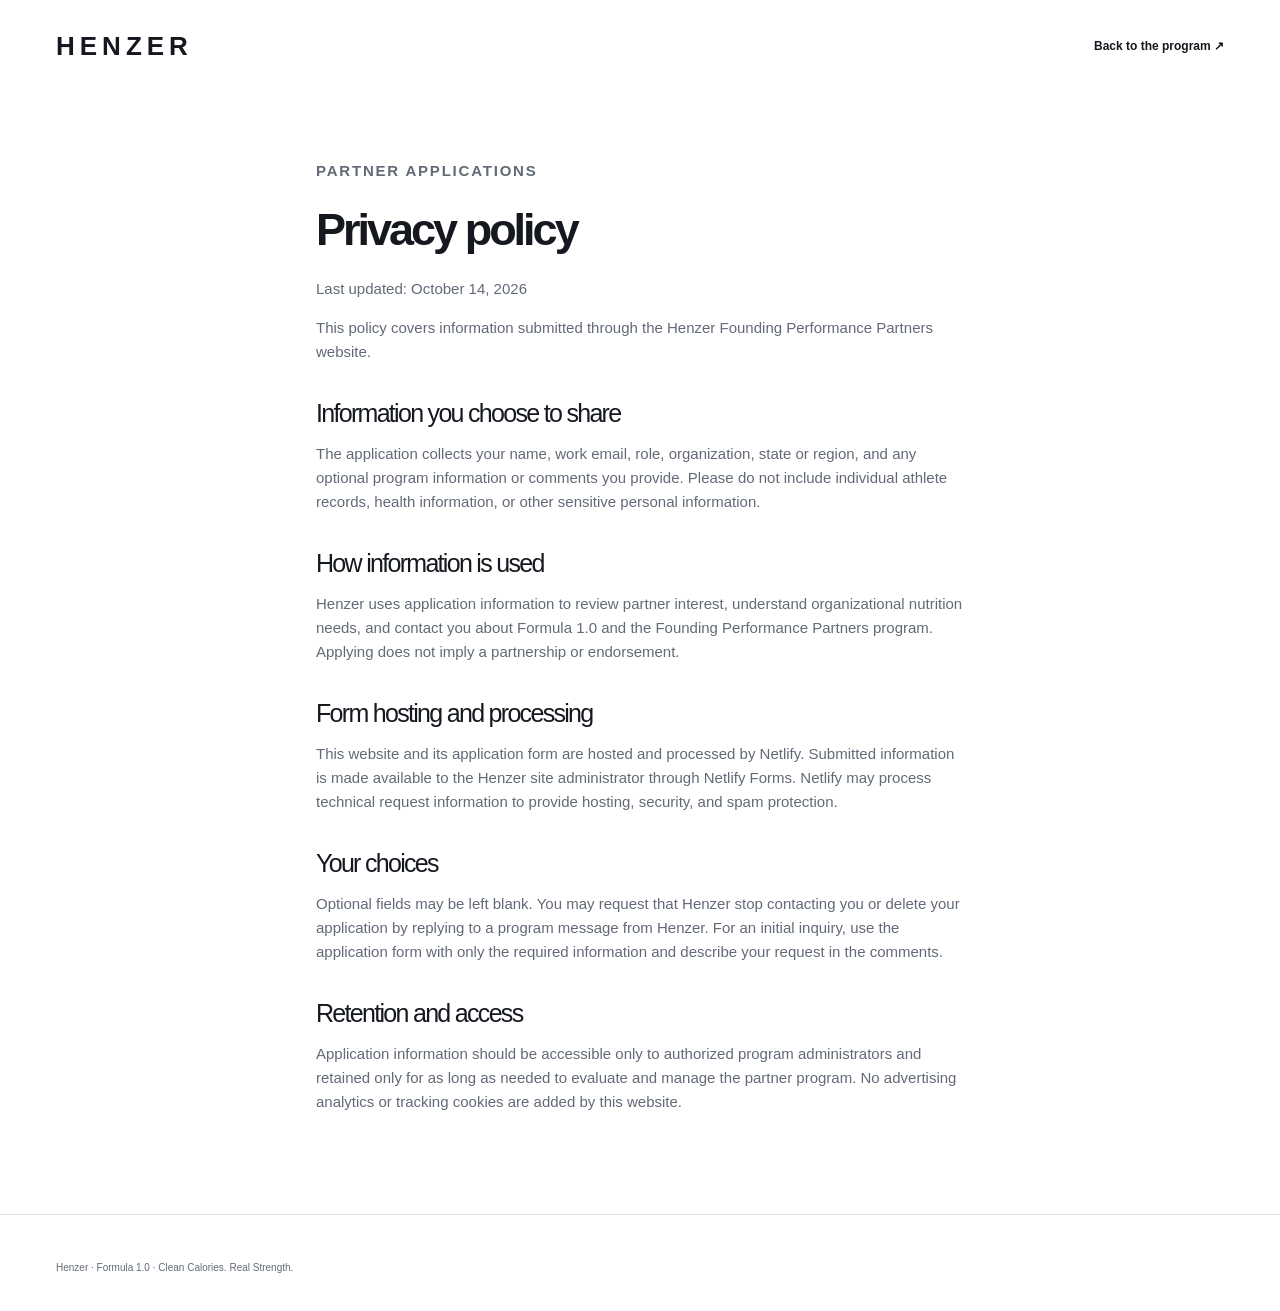
==== privacy.html @ 7009e38a "Build Henzer founding performance partners website" ====
<!doctype html><html lang="en"><head><meta charset="utf-8"><meta name="viewport" content="width=device-width,initial-scale=1"><meta name="robots" content="noindex"><title>Privacy policy — Henzer</title><link rel="icon" href="assets/mark.svg"><link rel="stylesheet" href="styles.css"></head><body><header><a class="wordmark" href="/">HENZER</a><a class="text-link" href="/">Back to the program ↗</a></header><main class="wrap document"><p class="eyebrow">PARTNER APPLICATIONS</p><h1>Privacy policy</h1><p>Last updated: October 14, 2026</p><p>This policy covers information submitted through the Henzer Founding Performance Partners website.</p><h2>Information you choose to share</h2><p>The application collects your name, work email, role, organization, state or region, and any optional program information or comments you provide. Please do not include individual athlete records, health information, or other sensitive personal information.</p><h2>How information is used</h2><p>Henzer uses application information to review partner interest, understand organizational nutrition needs, and contact you about Formula 1.0 and the Founding Performance Partners program. Applying does not imply a partnership or endorsement.</p><h2>Form hosting and processing</h2><p>This website and its application form are hosted and processed by Netlify. Submitted information is made available to the Henzer site administrator through Netlify Forms. Netlify may process technical request information to provide hosting, security, and spam protection.</p><h2>Your choices</h2><p>Optional fields may be left blank. You may request that Henzer stop contacting you or delete your application by replying to a program message from Henzer. For an initial inquiry, use the application form with only the required information and describe your request in the comments.</p><h2>Retention and access</h2><p>Application information should be accessible only to authorized program administrators and retained only for as long as needed to evaluate and manage the partner program. No advertising analytics or tracking cookies are added by this website.</p></main><footer class="wrap"><p>Henzer · Formula 1.0 · Clean Calories. Real Strength.</p></footer></body></html>
---- styles.css ----
:root{--blue:#175bff;--ink:#15191f;--muted:#626a77;--line:#dce0e7;--paper:#f4f6f9}*{box-sizing:border-box}html{scroll-behavior:smooth;scroll-padding-top:100px}body{margin:0;color:var(--ink);font-family:Arial,Helvetica,sans-serif;font-size:16px;line-height:1.6;background:#fff}a{color:inherit;text-decoration:none}button,input,select,textarea{font:inherit}a,button,input,select,textarea,summary{ -webkit-tap-highlight-color:transparent}a:focus-visible,button:focus-visible,input:focus-visible,select:focus-visible,textarea:focus-visible,summary:focus-visible{outline:3px solid var(--blue);outline-offset:4px}.wrap{max-width:1280px;margin:auto;padding-left:56px;padding-right:56px}header{height:94px;max-width:1280px;margin:auto;padding:0 56px;display:flex;align-items:center;justify-content:space-between;gap:24px}.wordmark{font-size:26px;letter-spacing:5px;font-weight:800}.brand-dot{font-size:11px;vertical-align:top;letter-spacing:0;margin-left:3px}nav{display:flex;gap:30px;font-size:13px;color:#626a77}nav a:hover,.text-link:hover,.footer-links a:hover{color:var(--blue)}.button{display:inline-flex;gap:28px;align-items:center;justify-content:space-between;padding:17px 23px;background:var(--blue);color:white;font-size:13px;font-weight:600;border:1px solid var(--blue);border-radius:3px;cursor:pointer;transition:background .2s,transform .2s}.button:hover{background:#1049d7;transform:translateY(-2px)}.button.small{padding:11px 17px;font-size:12px}.button span{font-size:20px;font-weight:400}.hero{display:grid;grid-template-columns:1.1fr 1fr;gap:55px;padding-top:40px;padding-bottom:65px;align-items:center}.eyebrow{font-size:10px;letter-spacing:1.8px;font-weight:700;color:var(--blue);margin:0 0 23px}.status-dot{width:6px;height:6px;display:inline-block;background:var(--blue);border-radius:50%;margin-right:7px}.kicker{font-size:10px;letter-spacing:1.8px;margin:35px 0 16px;color:#626a77;font-weight:600}h1{font-size:clamp(44px,4.7vw,66px);letter-spacing:-3px;line-height:1.05;font-weight:600;margin:0 0 24px}h1 span{color:var(--blue)}.hero-sub{font-size:20px;line-height:1.4;margin-bottom:16px}.muted{color:var(--muted)}.intro{max-width:450px;font-size:14px;line-height:1.8}.actions{display:flex;flex-direction:column;align-items:flex-start;gap:18px;margin-top:30px}.text-link{font-size:12px;font-weight:600;display:flex;gap:20px}.micro{font-size:11px;color:var(--muted);line-height:1.7}.hero-copy>.micro{margin-top:24px}.product-stage{height:570px;background:#eef1f5;position:relative;overflow:hidden;border-radius:4px;display:flex;align-items:center;justify-content:center;background-image:radial-gradient(ellipse at 45% 40%,#fff 0%,#f2f4f7 45%,#e3e8ef 100%)}.stage-label{position:absolute;top:25px;left:26px;right:26px;display:flex;justify-content:space-between;font-size:9px;letter-spacing:1.5px;font-weight:700}.stage-label span{font-size:8px;color:#747b84}.bottle{width:270px;height:480px;position:relative;z-index:1;transform:rotate(7deg);filter:drop-shadow(14px 16px 12px #111a2520)}.orbit{position:absolute;border:1px solid #b9c6d8;border-radius:50%;width:370px;height:370px}.orbit:after{content:'';position:absolute;width:10px;height:10px;background:var(--blue);border-radius:50%;left:46px;top:49px}.stage-bottom{position:absolute;bottom:25px;left:26px;right:26px;display:flex;justify-content:space-between;align-items:end;font-size:11px;line-height:1.5;font-weight:600}.stage-cross{color:var(--blue);font-size:35px;font-weight:400}.audience-bar{background:var(--paper);border-top:1px solid var(--line);border-bottom:1px solid var(--line)}.audience-bar>.wrap{display:flex;justify-content:space-between;gap:24px;padding-top:20px;padding-bottom:20px;font-size:12px;color:#5d6571}.audience-bar span:first-child{font-size:9px;letter-spacing:1.3px;font-weight:bold}.section{padding-top:90px;padding-bottom:90px}.section-heading{display:grid;grid-template-columns:1fr 1fr;column-gap:70px;margin-bottom:42px;align-items:end}.section-heading .eyebrow{grid-column:1/-1}h2{font-size:clamp(32px,3.5vw,46px);font-weight:500;line-height:1.12;letter-spacing:-1.7px;margin:0}h3{font-size:18px;line-height:1.3;font-weight:600;margin:19px 0 10px}.section-heading>.muted{font-size:14px;line-height:1.85;margin:0;max-width:490px}.grid{display:grid;gap:22px}.three{grid-template-columns:repeat(3,1fr)}.feature{padding:27px;background:var(--paper);border:1px solid #e8ebef;border-radius:3px}.feature-icon{font-size:25px;display:block;color:var(--blue)}.feature p,.benefits p{font-size:13px;color:var(--muted);line-height:1.8;margin:0}.formula-section{background:#101923;color:#fff}.formula-section .eyebrow{color:#8fafff}.formula-section .muted,.formula-section .micro{color:#a9b3c0}.stats{display:grid;grid-template-columns:repeat(4,1fr);margin:55px 0 20px}.stats>div{border-left:1px solid #34404d;padding-left:24px}.stats>div:first-child{border:0;padding:0}.stats strong{font-size:clamp(25px,3.5vw,45px);letter-spacing:-1.5px;line-height:1.1;font-weight:500}.stats strong span{font-size:20px;color:#89aaff;margin-left:6px}.stats p{font-size:9px;letter-spacing:1.8px;color:#a9b3c0;margin-top:14px}.formula-foot{display:flex;justify-content:space-between;margin-top:50px;border-top:1px solid #34404d;padding-top:25px;font-size:12px}.formula-foot span:last-child{font-size:9px;letter-spacing:1.2px;color:#a9b3c0}.benefits{gap:0}.benefits article{padding:28px 30px 32px 0;border-top:1px solid var(--line);margin-right:27px}.card-number{font-size:11px;color:var(--blue)}.benefits h3{margin-top:24px}.who-section{background:var(--paper)}.who{display:grid;grid-template-columns:1fr 1fr;gap:70px}.who .muted{font-size:14px;max-width:410px;margin-top:25px}.who-list{list-style:none;margin:0;padding:0}.who-list li{border-bottom:1px solid var(--line);padding:14px 0;font-size:14px}.who-list span{color:var(--blue);margin-right:16px}.roadmap-heading{display:flex;justify-content:space-between;gap:60px;align-items:end}.roadmap-heading p{max-width:380px;font-size:14px}.roadmap{display:grid;grid-template-columns:repeat(6,1fr);list-style:none;padding:0;margin:55px 0 65px;gap:16px}.roadmap li{position:relative;border-top:2px solid var(--line);padding-top:22px}.roadmap li.current{border-color:var(--blue)}.step{font-size:11px;color:var(--muted)}.current .step,.current p{color:var(--blue)}.roadmap h3{font-size:13px;line-height:1.5;margin:10px 0}.roadmap p{font-size:11px;color:var(--muted);line-height:1.6}.roadmap .current p{color:var(--blue)}.why{border-top:1px solid var(--line);padding-top:35px;display:grid;grid-template-columns:1fr 1.5fr 2fr;gap:35px;align-items:start}.why>p:nth-child(2){font-size:22px;line-height:1.35;margin:0;letter-spacing:-.6px}.why>.muted{font-size:13px;line-height:1.8}.apply-section{background:#eef2f8}.application{display:grid;grid-template-columns:.85fr 1.15fr;gap:75px;align-items:start}.application-intro{position:sticky;top:30px}.application-intro>p:not(.eyebrow){font-size:14px;line-height:1.8;max-width:350px}.application-intro>p:not(.eyebrow):first-of-type{font-size:18px}.application-note{display:flex;gap:15px;align-items:start;margin-top:40px;border-top:1px solid #cdd5e0;padding-top:25px}.application-note>span{font-size:25px;color:var(--blue)}.application-note p{font-size:12px;margin:0}.application-note small{color:var(--muted);font-size:11px}form{background:white;border:1px solid #dde3ec;padding:32px;border-radius:4px}.form-caption{display:flex;justify-content:space-between;gap:10px;font-size:9px;letter-spacing:1px;border-bottom:1px solid var(--line);padding-bottom:20px;margin:0 0 25px;font-weight:bold}.form-caption span{font-weight:normal;color:var(--muted);letter-spacing:0}.form-grid{display:grid;grid-template-columns:1fr 1fr;gap:20px 16px}label,legend{font-size:11px;font-weight:600;line-height:1.7}input:not([type=checkbox]):not([type=radio]),select,textarea{display:block;width:100%;border:1px solid #d4dae3;border-radius:3px;background:#fcfdfe;padding:11px 12px;color:var(--ink);margin-top:7px;font-size:14px;min-width:0}textarea{resize:vertical}.full{grid-column:1/-1}fieldset{border:0;margin:0;padding:0}legend{padding:0}.radio-row{display:flex;gap:24px;margin-top:12px}.radio-row label{display:flex;align-items:center;gap:7px;font-weight:normal}.radio-row input,.consent input{accent-color:var(--blue);width:16px;height:16px;margin:0;flex-shrink:0}.consent{display:flex;gap:12px;align-items:start;font-weight:normal;margin-top:24px}.consent input{margin-top:2px}form .micro a{text-decoration:underline}.submit{width:100%;margin-top:12px}.form-error{color:#ae2424;font-size:13px}.faq-section{display:grid;grid-template-columns:.85fr 1.15fr;gap:75px}details{border-bottom:1px solid var(--line)}details:first-child{border-top:1px solid var(--line)}summary{list-style:none;cursor:pointer;display:flex;justify-content:space-between;gap:20px;padding:20px 0;font-size:14px;font-weight:500}summary::-webkit-details-marker{display:none}summary span{color:var(--blue);font-size:22px;line-height:1}details[open] summary span{transform:rotate(45deg)}details>p{color:var(--muted);font-size:13px;margin:0 25px 22px 0;line-height:1.8}.closing{text-align:center;padding-top:60px;padding-bottom:90px;border-top:1px solid var(--line)}.closing h2{font-size:clamp(34px,4.4vw,58px)}.closing>p:not(.eyebrow){font-size:14px;color:var(--muted);margin:25px 0 30px}footer{border-top:1px solid var(--line);padding-top:35px;padding-bottom:25px;display:flex;flex-wrap:wrap;justify-content:space-between;gap:25px}footer .wordmark{font-size:20px}footer p{font-size:10px;color:var(--muted)}.footer-links{display:flex;flex-wrap:wrap;gap:20px;font-size:10px;align-items:start;padding-top:10px}.footer-links span{color:var(--muted)}.copyright{width:100%;margin:0;border-top:1px solid #eee;padding-top:20px}.skip{position:absolute;top:-100px;background:white;padding:12px;z-index:9}.skip:focus{top:10px}.document{max-width:760px;min-height:70vh;padding-top:65px;padding-bottom:85px}.document h1{font-size:45px}.document h2{font-size:25px;margin-top:35px}.document p{color:var(--muted);font-size:15px}.document .button{margin-top:25px}
@media(min-width:1450px){.hero{padding-top:60px;padding-bottom:80px}}@media(max-width:1000px){.wrap,header{padding-left:30px;padding-right:30px}.hero{gap:28px}h1{letter-spacing:-2px}.product-stage{height:510px}.bottle{width:240px;height:425px}.orbit{width:290px;height:290px}.stage-label{font-size:8px;left:18px;right:18px}.stage-label span{letter-spacing:.5px}.application,.faq-section{gap:35px}.section-heading,.who{column-gap:35px}.stats strong{font-size:31px}.stats>div{padding-left:15px}.why{grid-template-columns:1fr 2fr}.why .eyebrow{grid-column:1/-1;margin:0}.roadmap{grid-template-columns:repeat(3,1fr);row-gap:25px}.audience-bar>.wrap{font-size:10px}.audience-bar span:first-child{font-size:8px}}
@media(max-width:700px){.wrap,header{padding-left:22px;padding-right:22px}header{height:78px;gap:10px}.wordmark{font-size:22px;letter-spacing:4px}nav{display:none}.button.small{font-size:10px;padding:9px 12px;gap:13px}.hero{grid-template-columns:1fr;padding-top:28px;padding-bottom:35px;gap:35px}.hero .eyebrow{margin-bottom:22px}.kicker{margin-top:22px;font-size:9px}h1{font-size:49px;letter-spacing:-2.5px}.hero-sub{font-size:18px}.intro{font-size:14px}.actions{margin-top:25px}.product-stage{height:430px}.bottle{height:390px;width:220px}.orbit{width:290px;height:290px}.stage-label{top:20px}.stage-bottom{bottom:20px}.audience-bar>.wrap{display:grid;grid-template-columns:repeat(3,1fr);gap:10px;padding-top:18px;padding-bottom:18px;font-size:9px}.audience-bar span:first-child{grid-column:1/-1;margin-bottom:5px}.section{padding-top:60px;padding-bottom:60px}.section-heading{grid-template-columns:1fr;gap:22px;margin-bottom:30px}.section-heading .eyebrow{margin:0}h2{font-size:36px}.three{grid-template-columns:1fr}.feature{padding:23px;display:grid;grid-template-columns:35px 1fr;column-gap:15px}.feature-icon{grid-row:1/3}.feature h3{margin:0 0 9px}.feature p{grid-column:2}.stats{grid-template-columns:1fr 1fr;row-gap:35px;margin-top:35px}.stats>div:nth-child(3){border:0;padding:0}.stats strong{font-size:35px}.stats p{font-size:8px}.formula-foot{flex-direction:column;gap:13px;margin-top:30px}.benefits{grid-template-columns:1fr 1fr;gap:0 18px}.benefits article{padding:23px 0;margin:0}.benefits h3{font-size:16px}.benefits p{font-size:12px}.who{grid-template-columns:1fr;gap:20px}.who-list li{font-size:13px}.roadmap-heading{display:block}.roadmap-heading p{margin-top:25px}.roadmap{grid-template-columns:1fr 1fr;margin:35px 0 40px;gap:20px}.why{grid-template-columns:1fr;gap:18px}.why>p:nth-child(2){font-size:26px}.application,.faq-section{grid-template-columns:1fr;gap:30px}.application-intro{position:static}.application-intro>p:not(.eyebrow){max-width:none}.application-note{margin-top:25px}form{padding:22px}.form-grid{gap:18px 12px}.form-caption{font-size:8px}label,legend{font-size:11px}.faq-section h2 br{display:none}.closing{padding-top:50px;padding-bottom:60px}.closing h2{font-size:37px}.button{font-size:12px;gap:20px}.footer-links{gap:15px}footer{padding-top:28px}.document h1{font-size:38px}}
@media(max-width:380px){h1{font-size:43px}.form-grid{grid-template-columns:1fr}.full{grid-column:auto}.benefits{grid-template-columns:1fr}.button{font-size:11px;padding:15px}.stage-label span{font-size:7px}}
@media(prefers-reduced-motion:reduce){html{scroll-behavior:auto}*,*:before,*:after{transition:none!important;animation:none!important}}
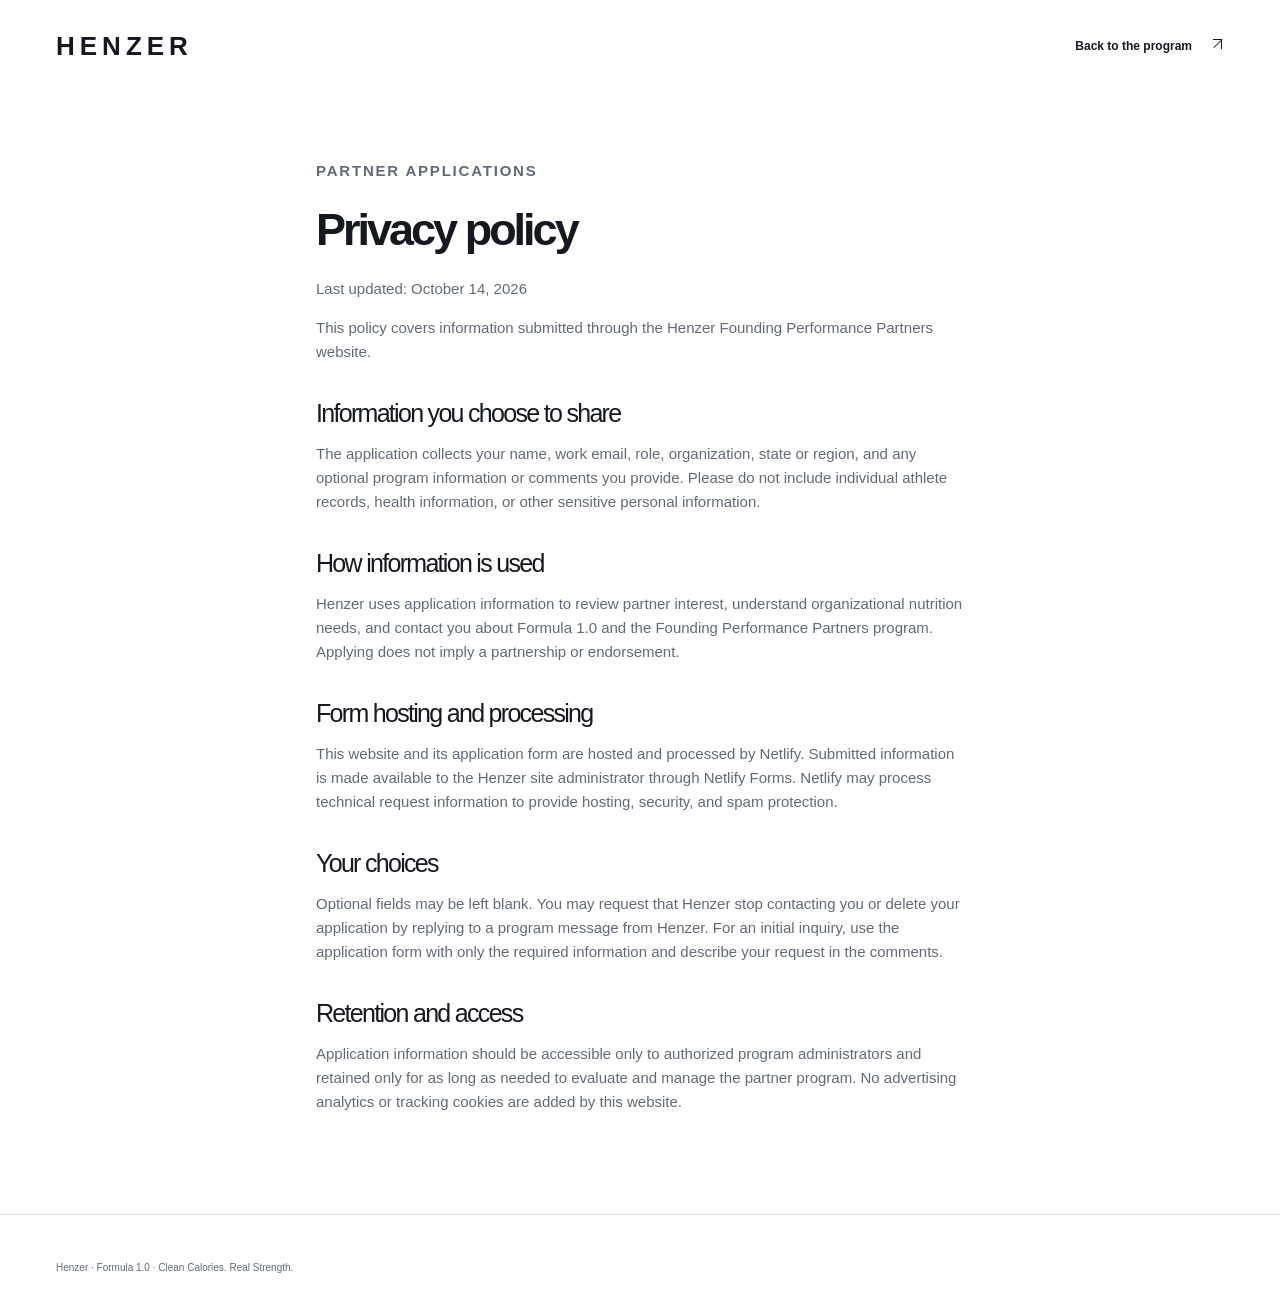
==== commit eb0961c0: "Add founding partner benefits and application steps" ====
--- a/privacy.html
+++ b/privacy.html
@@ -1 +1 @@
-<!doctype html><html lang="en"><head><meta charset="utf-8"><meta name="viewport" content="width=device-width,initial-scale=1"><meta name="robots" content="noindex"><title>Privacy policy — Henzer</title><link rel="icon" href="assets/mark.svg"><link rel="stylesheet" href="styles.css"></head><body><header><a class="wordmark" href="/">HENZER</a><a class="text-link" href="/">Back to the program ↗</a></header><main class="wrap document"><p class="eyebrow">PARTNER APPLICATIONS</p><h1>Privacy policy</h1><p>Last updated: October 14, 2026</p><p>This policy covers information submitted through the Henzer Founding Performance Partners website.</p><h2>Information you choose to share</h2><p>The application collects your name, work email, role, organization, state or region, and any optional program information or comments you provide. Please do not include individual athlete records, health information, or other sensitive personal information.</p><h2>How information is used</h2><p>Henzer uses application information to review partner interest, understand organizational nutrition needs, and contact you about Formula 1.0 and the Founding Performance Partners program. Applying does not imply a partnership or endorsement.</p><h2>Form hosting and processing</h2><p>This website and its application form are hosted and processed by Netlify. Submitted information is made available to the Henzer site administrator through Netlify Forms. Netlify may process technical request information to provide hosting, security, and spam protection.</p><h2>Your choices</h2><p>Optional fields may be left blank. You may request that Henzer stop contacting you or delete your application by replying to a program message from Henzer. For an initial inquiry, use the application form with only the required information and describe your request in the comments.</p><h2>Retention and access</h2><p>Application information should be accessible only to authorized program administrators and retained only for as long as needed to evaluate and manage the partner program. No advertising analytics or tracking cookies are added by this website.</p></main><footer class="wrap"><p>Henzer · Formula 1.0 · Clean Calories. Real Strength.</p></footer></body></html>+<!doctype html><html lang="en"><head><meta charset="utf-8"><meta name="viewport" content="width=device-width,initial-scale=1"><meta name="robots" content="noindex"><title>Privacy policy — Henzer</title><link rel="icon" href="assets/mark.svg"><link rel="stylesheet" href="styles.css"></head><body><header><a class="wordmark" href="/">HENZER</a><a class="text-link" href="/">Back to the program <span class="arrow-icon" aria-hidden="true"></span></a></header><main class="wrap document"><p class="eyebrow">PARTNER APPLICATIONS</p><h1>Privacy policy</h1><p>Last updated: October 14, 2026</p><p>This policy covers information submitted through the Henzer Founding Performance Partners website.</p><h2>Information you choose to share</h2><p>The application collects your name, work email, role, organization, state or region, and any optional program information or comments you provide. Please do not include individual athlete records, health information, or other sensitive personal information.</p><h2>How information is used</h2><p>Henzer uses application information to review partner interest, understand organizational nutrition needs, and contact you about Formula 1.0 and the Founding Performance Partners program. Applying does not imply a partnership or endorsement.</p><h2>Form hosting and processing</h2><p>This website and its application form are hosted and processed by Netlify. Submitted information is made available to the Henzer site administrator through Netlify Forms. Netlify may process technical request information to provide hosting, security, and spam protection.</p><h2>Your choices</h2><p>Optional fields may be left blank. You may request that Henzer stop contacting you or delete your application by replying to a program message from Henzer. For an initial inquiry, use the application form with only the required information and describe your request in the comments.</p><h2>Retention and access</h2><p>Application information should be accessible only to authorized program administrators and retained only for as long as needed to evaluate and manage the partner program. No advertising analytics or tracking cookies are added by this website.</p></main><footer class="wrap"><p>Henzer · Formula 1.0 · Clean Calories. Real Strength.</p></footer></body></html>
--- a/styles.css
+++ b/styles.css
@@ -1,4 +1,25 @@
 :root{--blue:#175bff;--ink:#15191f;--muted:#626a77;--line:#dce0e7;--paper:#f4f6f9}*{box-sizing:border-box}html{scroll-behavior:smooth;scroll-padding-top:100px}body{margin:0;color:var(--ink);font-family:Arial,Helvetica,sans-serif;font-size:16px;line-height:1.6;background:#fff}a{color:inherit;text-decoration:none}button,input,select,textarea{font:inherit}a,button,input,select,textarea,summary{ -webkit-tap-highlight-color:transparent}a:focus-visible,button:focus-visible,input:focus-visible,select:focus-visible,textarea:focus-visible,summary:focus-visible{outline:3px solid var(--blue);outline-offset:4px}.wrap{max-width:1280px;margin:auto;padding-left:56px;padding-right:56px}header{height:94px;max-width:1280px;margin:auto;padding:0 56px;display:flex;align-items:center;justify-content:space-between;gap:24px}.wordmark{font-size:26px;letter-spacing:5px;font-weight:800}.brand-dot{font-size:11px;vertical-align:top;letter-spacing:0;margin-left:3px}nav{display:flex;gap:30px;font-size:13px;color:#626a77}nav a:hover,.text-link:hover,.footer-links a:hover{color:var(--blue)}.button{display:inline-flex;gap:28px;align-items:center;justify-content:space-between;padding:17px 23px;background:var(--blue);color:white;font-size:13px;font-weight:600;border:1px solid var(--blue);border-radius:3px;cursor:pointer;transition:background .2s,transform .2s}.button:hover{background:#1049d7;transform:translateY(-2px)}.button.small{padding:11px 17px;font-size:12px}.button span{font-size:20px;font-weight:400}.hero{display:grid;grid-template-columns:1.1fr 1fr;gap:55px;padding-top:40px;padding-bottom:65px;align-items:center}.eyebrow{font-size:10px;letter-spacing:1.8px;font-weight:700;color:var(--blue);margin:0 0 23px}.status-dot{width:6px;height:6px;display:inline-block;background:var(--blue);border-radius:50%;margin-right:7px}.kicker{font-size:10px;letter-spacing:1.8px;margin:35px 0 16px;color:#626a77;font-weight:600}h1{font-size:clamp(44px,4.7vw,66px);letter-spacing:-3px;line-height:1.05;font-weight:600;margin:0 0 24px}h1 span{color:var(--blue)}.hero-sub{font-size:20px;line-height:1.4;margin-bottom:16px}.muted{color:var(--muted)}.intro{max-width:450px;font-size:14px;line-height:1.8}.actions{display:flex;flex-direction:column;align-items:flex-start;gap:18px;margin-top:30px}.text-link{font-size:12px;font-weight:600;display:flex;gap:20px}.micro{font-size:11px;color:var(--muted);line-height:1.7}.hero-copy>.micro{margin-top:24px}.product-stage{height:570px;background:#eef1f5;position:relative;overflow:hidden;border-radius:4px;display:flex;align-items:center;justify-content:center;background-image:radial-gradient(ellipse at 45% 40%,#fff 0%,#f2f4f7 45%,#e3e8ef 100%)}.stage-label{position:absolute;top:25px;left:26px;right:26px;display:flex;justify-content:space-between;font-size:9px;letter-spacing:1.5px;font-weight:700}.stage-label span{font-size:8px;color:#747b84}.bottle{width:270px;height:480px;position:relative;z-index:1;transform:rotate(7deg);filter:drop-shadow(14px 16px 12px #111a2520)}.orbit{position:absolute;border:1px solid #b9c6d8;border-radius:50%;width:370px;height:370px}.orbit:after{content:'';position:absolute;width:10px;height:10px;background:var(--blue);border-radius:50%;left:46px;top:49px}.stage-bottom{position:absolute;bottom:25px;left:26px;right:26px;display:flex;justify-content:space-between;align-items:end;font-size:11px;line-height:1.5;font-weight:600}.stage-cross{color:var(--blue);font-size:35px;font-weight:400}.audience-bar{background:var(--paper);border-top:1px solid var(--line);border-bottom:1px solid var(--line)}.audience-bar>.wrap{display:flex;justify-content:space-between;gap:24px;padding-top:20px;padding-bottom:20px;font-size:12px;color:#5d6571}.audience-bar span:first-child{font-size:9px;letter-spacing:1.3px;font-weight:bold}.section{padding-top:90px;padding-bottom:90px}.section-heading{display:grid;grid-template-columns:1fr 1fr;column-gap:70px;margin-bottom:42px;align-items:end}.section-heading .eyebrow{grid-column:1/-1}h2{font-size:clamp(32px,3.5vw,46px);font-weight:500;line-height:1.12;letter-spacing:-1.7px;margin:0}h3{font-size:18px;line-height:1.3;font-weight:600;margin:19px 0 10px}.section-heading>.muted{font-size:14px;line-height:1.85;margin:0;max-width:490px}.grid{display:grid;gap:22px}.three{grid-template-columns:repeat(3,1fr)}.feature{padding:27px;background:var(--paper);border:1px solid #e8ebef;border-radius:3px}.feature-icon{font-size:25px;display:block;color:var(--blue)}.feature p,.benefits p{font-size:13px;color:var(--muted);line-height:1.8;margin:0}.formula-section{background:#101923;color:#fff}.formula-section .eyebrow{color:#8fafff}.formula-section .muted,.formula-section .micro{color:#a9b3c0}.stats{display:grid;grid-template-columns:repeat(4,1fr);margin:55px 0 20px}.stats>div{border-left:1px solid #34404d;padding-left:24px}.stats>div:first-child{border:0;padding:0}.stats strong{font-size:clamp(25px,3.5vw,45px);letter-spacing:-1.5px;line-height:1.1;font-weight:500}.stats strong span{font-size:20px;color:#89aaff;margin-left:6px}.stats p{font-size:9px;letter-spacing:1.8px;color:#a9b3c0;margin-top:14px}.formula-foot{display:flex;justify-content:space-between;margin-top:50px;border-top:1px solid #34404d;padding-top:25px;font-size:12px}.formula-foot span:last-child{font-size:9px;letter-spacing:1.2px;color:#a9b3c0}.benefits{gap:0}.benefits article{padding:28px 30px 32px 0;border-top:1px solid var(--line);margin-right:27px}.card-number{font-size:11px;color:var(--blue)}.benefits h3{margin-top:24px}.who-section{background:var(--paper)}.who{display:grid;grid-template-columns:1fr 1fr;gap:70px}.who .muted{font-size:14px;max-width:410px;margin-top:25px}.who-list{list-style:none;margin:0;padding:0}.who-list li{border-bottom:1px solid var(--line);padding:14px 0;font-size:14px}.who-list span{color:var(--blue);margin-right:16px}.roadmap-heading{display:flex;justify-content:space-between;gap:60px;align-items:end}.roadmap-heading p{max-width:380px;font-size:14px}.roadmap{display:grid;grid-template-columns:repeat(6,1fr);list-style:none;padding:0;margin:55px 0 65px;gap:16px}.roadmap li{position:relative;border-top:2px solid var(--line);padding-top:22px}.roadmap li.current{border-color:var(--blue)}.step{font-size:11px;color:var(--muted)}.current .step,.current p{color:var(--blue)}.roadmap h3{font-size:13px;line-height:1.5;margin:10px 0}.roadmap p{font-size:11px;color:var(--muted);line-height:1.6}.roadmap .current p{color:var(--blue)}.why{border-top:1px solid var(--line);padding-top:35px;display:grid;grid-template-columns:1fr 1.5fr 2fr;gap:35px;align-items:start}.why>p:nth-child(2){font-size:22px;line-height:1.35;margin:0;letter-spacing:-.6px}.why>.muted{font-size:13px;line-height:1.8}.apply-section{background:#eef2f8}.application{display:grid;grid-template-columns:.85fr 1.15fr;gap:75px;align-items:start}.application-intro{position:sticky;top:30px}.application-intro>p:not(.eyebrow){font-size:14px;line-height:1.8;max-width:350px}.application-intro>p:not(.eyebrow):first-of-type{font-size:18px}.application-note{display:flex;gap:15px;align-items:start;margin-top:40px;border-top:1px solid #cdd5e0;padding-top:25px}.application-note>span{font-size:25px;color:var(--blue)}.application-note p{font-size:12px;margin:0}.application-note small{color:var(--muted);font-size:11px}form{background:white;border:1px solid #dde3ec;padding:32px;border-radius:4px}.form-caption{display:flex;justify-content:space-between;gap:10px;font-size:9px;letter-spacing:1px;border-bottom:1px solid var(--line);padding-bottom:20px;margin:0 0 25px;font-weight:bold}.form-caption span{font-weight:normal;color:var(--muted);letter-spacing:0}.form-grid{display:grid;grid-template-columns:1fr 1fr;gap:20px 16px}label,legend{font-size:11px;font-weight:600;line-height:1.7}input:not([type=checkbox]):not([type=radio]),select,textarea{display:block;width:100%;border:1px solid #d4dae3;border-radius:3px;background:#fcfdfe;padding:11px 12px;color:var(--ink);margin-top:7px;font-size:14px;min-width:0}textarea{resize:vertical}.full{grid-column:1/-1}fieldset{border:0;margin:0;padding:0}legend{padding:0}.radio-row{display:flex;gap:24px;margin-top:12px}.radio-row label{display:flex;align-items:center;gap:7px;font-weight:normal}.radio-row input,.consent input{accent-color:var(--blue);width:16px;height:16px;margin:0;flex-shrink:0}.consent{display:flex;gap:12px;align-items:start;font-weight:normal;margin-top:24px}.consent input{margin-top:2px}form .micro a{text-decoration:underline}.submit{width:100%;margin-top:12px}.form-error{color:#ae2424;font-size:13px}.faq-section{display:grid;grid-template-columns:.85fr 1.15fr;gap:75px}details{border-bottom:1px solid var(--line)}details:first-child{border-top:1px solid var(--line)}summary{list-style:none;cursor:pointer;display:flex;justify-content:space-between;gap:20px;padding:20px 0;font-size:14px;font-weight:500}summary::-webkit-details-marker{display:none}summary span{color:var(--blue);font-size:22px;line-height:1}details[open] summary span{transform:rotate(45deg)}details>p{color:var(--muted);font-size:13px;margin:0 25px 22px 0;line-height:1.8}.closing{text-align:center;padding-top:60px;padding-bottom:90px;border-top:1px solid var(--line)}.closing h2{font-size:clamp(34px,4.4vw,58px)}.closing>p:not(.eyebrow){font-size:14px;color:var(--muted);margin:25px 0 30px}footer{border-top:1px solid var(--line);padding-top:35px;padding-bottom:25px;display:flex;flex-wrap:wrap;justify-content:space-between;gap:25px}footer .wordmark{font-size:20px}footer p{font-size:10px;color:var(--muted)}.footer-links{display:flex;flex-wrap:wrap;gap:20px;font-size:10px;align-items:start;padding-top:10px}.footer-links span{color:var(--muted)}.copyright{width:100%;margin:0;border-top:1px solid #eee;padding-top:20px}.skip{position:absolute;top:-100px;background:white;padding:12px;z-index:9}.skip:focus{top:10px}.document{max-width:760px;min-height:70vh;padding-top:65px;padding-bottom:85px}.document h1{font-size:45px}.document h2{font-size:25px;margin-top:35px}.document p{color:var(--muted);font-size:15px}.document .button{margin-top:25px}
+/* Shared thin-stroke arrows avoid platform emoji rendering. */
+.arrow-icon{display:inline-block;width:1em;height:1em;flex-shrink:0;position:relative;vertical-align:middle;color:inherit}
+.arrow-icon:before{content:"";position:absolute;width:.72em;height:.72em;top:.14em;right:.14em;border-top:1.5px solid currentColor;border-right:1.5px solid currentColor}
+.arrow-icon:after{content:"";position:absolute;width:1em;height:0;top:50%;left:0;border-top:1.5px solid currentColor;transform:rotate(-45deg)}
+.arrow-down{transform:rotate(135deg)}
+.feature-icon.arrow-icon{color:var(--blue)}
+.application-note>.arrow-icon{margin-top:4px}
+.partner-overview{border-top:1px solid var(--line);padding-bottom:45px}
+.partner-benefits{display:grid;grid-template-columns:repeat(2,minmax(0,1fr));gap:22px}
+.partner-benefits article{padding:27px;border:1px solid var(--line);border-top:2px solid var(--blue);background:var(--paper);border-radius:3px}
+.partner-benefits h3{margin:0 0 12px}
+.partner-benefits p,.application-steps p,.process-intro{font-size:14px;color:var(--muted);line-height:1.8;margin:0}
+.partner-disclaimer{margin:24px 0 0;max-width:850px}
+.application-process{padding-top:40px;padding-bottom:90px}
+.application-process h2{max-width:780px}
+.process-intro{margin-top:22px;max-width:700px}
+.application-steps{display:grid;grid-template-columns:repeat(3,minmax(0,1fr));gap:28px;list-style:none;margin:35px 0 0;padding:0}
+.application-steps li{border-top:1px solid var(--line);padding-top:22px}
+.process-number{display:inline-block;color:var(--blue);font-size:12px;font-weight:600;letter-spacing:1.5px}
+.application-steps h3{margin:16px 0 12px}
+@media(max-width:700px){.partner-overview{padding-bottom:30px}.partner-benefits{grid-template-columns:1fr;gap:16px}.partner-benefits article{padding:23px}.application-process{padding-top:30px;padding-bottom:60px}.application-steps{grid-template-columns:1fr;gap:24px}.application-steps li{padding-top:20px}}
 @media(min-width:1450px){.hero{padding-top:60px;padding-bottom:80px}}@media(max-width:1000px){.wrap,header{padding-left:30px;padding-right:30px}.hero{gap:28px}h1{letter-spacing:-2px}.product-stage{height:510px}.bottle{width:240px;height:425px}.orbit{width:290px;height:290px}.stage-label{font-size:8px;left:18px;right:18px}.stage-label span{letter-spacing:.5px}.application,.faq-section{gap:35px}.section-heading,.who{column-gap:35px}.stats strong{font-size:31px}.stats>div{padding-left:15px}.why{grid-template-columns:1fr 2fr}.why .eyebrow{grid-column:1/-1;margin:0}.roadmap{grid-template-columns:repeat(3,1fr);row-gap:25px}.audience-bar>.wrap{font-size:10px}.audience-bar span:first-child{font-size:8px}}
 @media(max-width:700px){.wrap,header{padding-left:22px;padding-right:22px}header{height:78px;gap:10px}.wordmark{font-size:22px;letter-spacing:4px}nav{display:none}.button.small{font-size:10px;padding:9px 12px;gap:13px}.hero{grid-template-columns:1fr;padding-top:28px;padding-bottom:35px;gap:35px}.hero .eyebrow{margin-bottom:22px}.kicker{margin-top:22px;font-size:9px}h1{font-size:49px;letter-spacing:-2.5px}.hero-sub{font-size:18px}.intro{font-size:14px}.actions{margin-top:25px}.product-stage{height:430px}.bottle{height:390px;width:220px}.orbit{width:290px;height:290px}.stage-label{top:20px}.stage-bottom{bottom:20px}.audience-bar>.wrap{display:grid;grid-template-columns:repeat(3,1fr);gap:10px;padding-top:18px;padding-bottom:18px;font-size:9px}.audience-bar span:first-child{grid-column:1/-1;margin-bottom:5px}.section{padding-top:60px;padding-bottom:60px}.section-heading{grid-template-columns:1fr;gap:22px;margin-bottom:30px}.section-heading .eyebrow{margin:0}h2{font-size:36px}.three{grid-template-columns:1fr}.feature{padding:23px;display:grid;grid-template-columns:35px 1fr;column-gap:15px}.feature-icon{grid-row:1/3}.feature h3{margin:0 0 9px}.feature p{grid-column:2}.stats{grid-template-columns:1fr 1fr;row-gap:35px;margin-top:35px}.stats>div:nth-child(3){border:0;padding:0}.stats strong{font-size:35px}.stats p{font-size:8px}.formula-foot{flex-direction:column;gap:13px;margin-top:30px}.benefits{grid-template-columns:1fr 1fr;gap:0 18px}.benefits article{padding:23px 0;margin:0}.benefits h3{font-size:16px}.benefits p{font-size:12px}.who{grid-template-columns:1fr;gap:20px}.who-list li{font-size:13px}.roadmap-heading{display:block}.roadmap-heading p{margin-top:25px}.roadmap{grid-template-columns:1fr 1fr;margin:35px 0 40px;gap:20px}.why{grid-template-columns:1fr;gap:18px}.why>p:nth-child(2){font-size:26px}.application,.faq-section{grid-template-columns:1fr;gap:30px}.application-intro{position:static}.application-intro>p:not(.eyebrow){max-width:none}.application-note{margin-top:25px}form{padding:22px}.form-grid{gap:18px 12px}.form-caption{font-size:8px}label,legend{font-size:11px}.faq-section h2 br{display:none}.closing{padding-top:50px;padding-bottom:60px}.closing h2{font-size:37px}.button{font-size:12px;gap:20px}.footer-links{gap:15px}footer{padding-top:28px}.document h1{font-size:38px}}
 @media(max-width:380px){h1{font-size:43px}.form-grid{grid-template-columns:1fr}.full{grid-column:auto}.benefits{grid-template-columns:1fr}.button{font-size:11px;padding:15px}.stage-label span{font-size:7px}}
